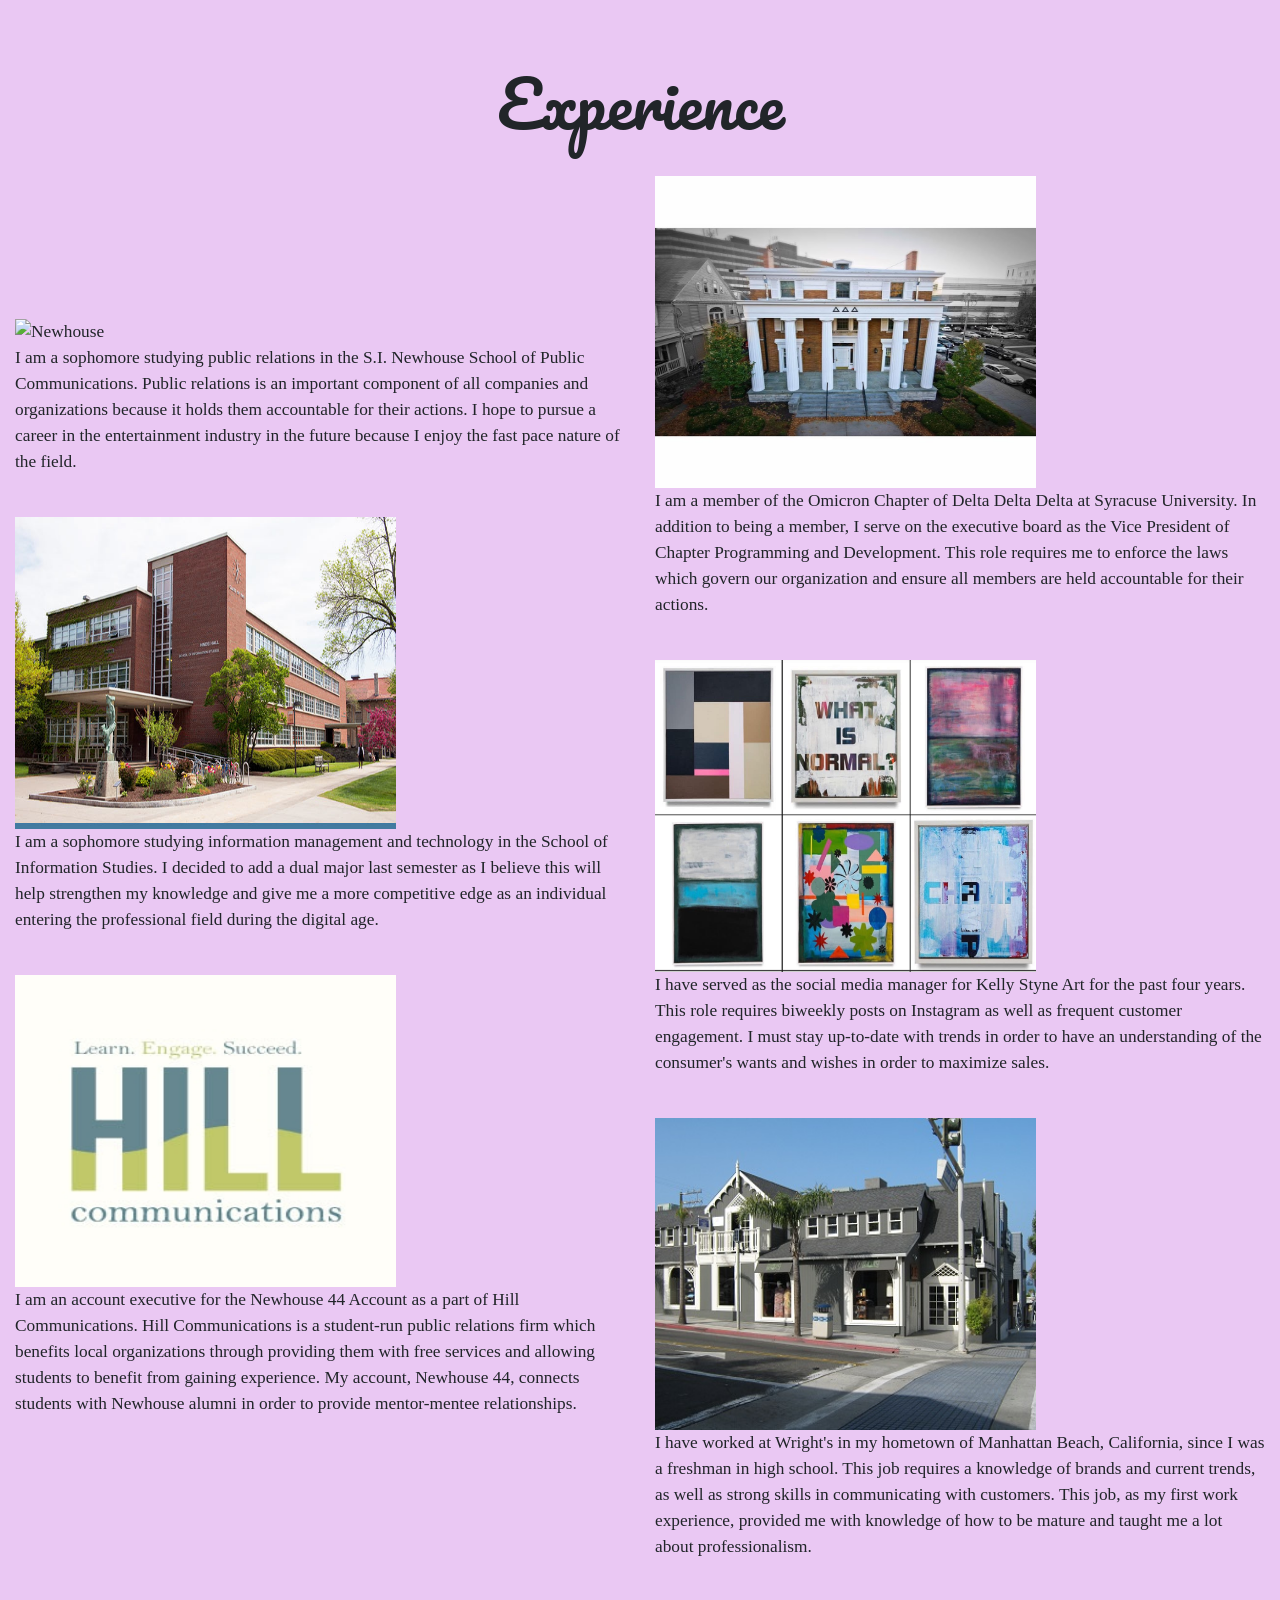
==== ist263project/blcohn-experience.html @ 722af25d "Add files via upload" ====
<!DOCTYPE html>
<html lang="en">
<head>
    <title>Bari Cohn</title>
    <link rel="stylesheet" type="text/css" href="style.css">
    <meta name="viewport" content="width=device-width, initial-scale=1">
    <link rel="stylesheet" 
    href="https://maxcdn.bootstrapcdn.com/bootstrap/4.1.3/css/bootstrap.min.css">
    <script src="https://ajax.googleapis.com/ajax/libs/jquery/3.3.1/jquery.min.js"></script>
    <script src="https://cdnjs.cloudflare.com/ajax/libs/popper.js/1.14.3/umd/popper.min.js"></script>
    <script src="https://maxcdn.bootstrapcdn.com/bootstrap/4.1.3/js/bootstrap.min.js"></script>
    <link href="https://fonts.googleapis.com/css?family=Pacifico" rel="stylesheet">
</head>
<body>
    <div class="container-fluid" style="background-color: rgb(234, 200, 243);">
    <h2 style="font-size: 48pt; font-family: Pacifico; text-align: center;">Experience</h2>
    <br>
    <div class="row">
    <div class="col" style="background-color:rgb(234, 200, 243)">
    <img src="newhouse.jpeg" alt="Newhouse">
    <p>I am a sophomore studying public relations in the S.I. Newhouse School of Public Communications. Public relations is an important component of all companies and organizations because it holds them accountable for their actions. I hope to pursue a career in the entertainment industry in the future because I enjoy the fast pace nature of the field.</p>
    <br>
    <img src="ischool.jpg" alt="iSchool">
    <p>I am a sophomore studying information management and technology in the School of Information Studies. I decided to add a dual major last semester as I believe this will help strengthen my knowledge and give me a more competitive edge as an individual entering the professional field during the digital age.</p>
    <br>
    <img src="hillcomm.jpg" alt="Hill Communications">
    <p>I am an account executive for the Newhouse 44 Account as a part of Hill Communications. Hill Communications is a student-run public relations firm which benefits local organizations through providing them with free services and allowing students to benefit from gaining experience. My account, Newhouse 44, connects students with Newhouse alumni in order to provide mentor-mentee relationships.</p>
    </div>
    <div class="col" style="background-color:rgb(234, 200, 243);">
    <img src="tridelta.jpg" alt="Delta Delta Delta">
    <p>I am a member of the Omicron Chapter of Delta Delta Delta at Syracuse University. In addition to being a member, I serve on the executive board as the Vice President of Chapter Programming and Development. This role requires me to enforce the laws which govern our organization and ensure all members are held accountable for their actions.</p>
    <br>
    <img src="kellystyneart.jpg" alt="Kelly Styne">
    <p>I have served as the social media manager for Kelly Styne Art for the past four years. This role requires biweekly posts on Instagram as well as frequent customer engagement. I must stay up-to-date with trends in order to have an understanding of the consumer's wants and wishes in order to maximize sales.</p>
    <br>
    <img src="wrights.jpeg" alt="Wright's">
    <p>I have worked at Wright's in my hometown of Manhattan Beach, California, since I was a freshman in high school. This job requires a knowledge of brands and current trends, as well as strong skills in communicating with customers. This job, as my first work experience, provided me with knowledge of how to be mature and taught me a lot about professionalism.</p> </div>
    </div>
      
</div>

</body>
</html>
---- ist263project/style.css ----
body {
	margin: 0px; 
	padding: 0px; 
	background-color: #ededed; font-family: Raleway, sans-serif;}
.inner {width: 1040px; margin: auto;}
.row {display: flex;
	align-items: center;}
.between {justify-content: space-between;}

.page-container {
	max-width: 100%;
	height: auto;
}
.container-fluid {
font-family: 'Times New Roman', Times, serif;
font-size: 13pt;
padding: 65px;
}

ul {
	list-style-type: none;
	margin: 0;
	padding: 0;
	overflow: hidden;
	background-color:rgb(234, 200, 243);
  }
  
  li {
	float: left;
	border-right: 2px solid rgb(0, 0, 0);
  }
  
  li a {
	display: block;
	color: white;
	text-align: center;
	padding: 14px 16px;
	text-decoration: none;
  }
  
  /* Change the link color to #111 (black) on hover */
  li a:hover {
	background-color: rgb(217, 134, 240)
  }
  
  li:last-child {
	border-right: none;
  }
.row-fluid{text-align:center;}
.img-responsive{margin:0 auto}

img {
	height: 18em;
	width: 22em;
}
nav 
{background-color: rgb(234, 200, 243); 
	width: 100%; 
	height: 80px; 
	box-shadow: 0px 4px 4px #ccc; 
	color: rgb(0, 0, 0); 
	position: fixed; 
	z-index: 100; 
	display: flex; 
	align-items: center;}

.logo {color: black; font-size: 40px;}
.logo2 {font-family: Pacifico;}
.menu {display: flex; list-style: none;}
a.menu-item {color: black; text-transform: uppercase; font-size: 22px; 
	padding: 0px 10px; 
	text-decoration: none; 
	color: rgb(0, 0, 0);}
.menu-item:hover {color: black;}

.header{
	padding-top: 128px;
	position: relative;
	padding-bottom: 50px;
}
.headtop{
	background-color: rgba(255,255,255,.9);
	position: absolute;
	top: 220px;
	right: 20px;
	width: 275px;
	font-family: Raleway;
	color:  rgb(220, 188, 229);
	font-size: 30px;
}

.aboutme{
	background-color: rgb(234, 200, 243);
	display: flex;
	padding-top: 55px;
	padding-bottom: 55px;
	padding-left: 15px;
	padding-right: 20px;
}
.info{
	color: black;
	font-size: 18pt;
	line-height: 28px;
}

.map {
	padding: 1em;
	background-color: #ffffff;
	text-align: center;
	font-family: Pacifico;
	font-size: 36px;
}

.experience{
	background-color: rgb(234, 200, 243);
	align-content: center;
	font-family: Raleway, sans-serif; 
	font-size: 18px; 
	
}

.head{
	border-bottom: dotted;
	color: rgb(0, 0, 0);
	font-family: Pacifico;
	font-size: 53px;
}

.writing{
	background-color: rgb(255, 255, 255);
	padding-top: 100px;
	padding-bottom: 75px;
}

.combo{
	width: 380px;
	margin:auto;
}
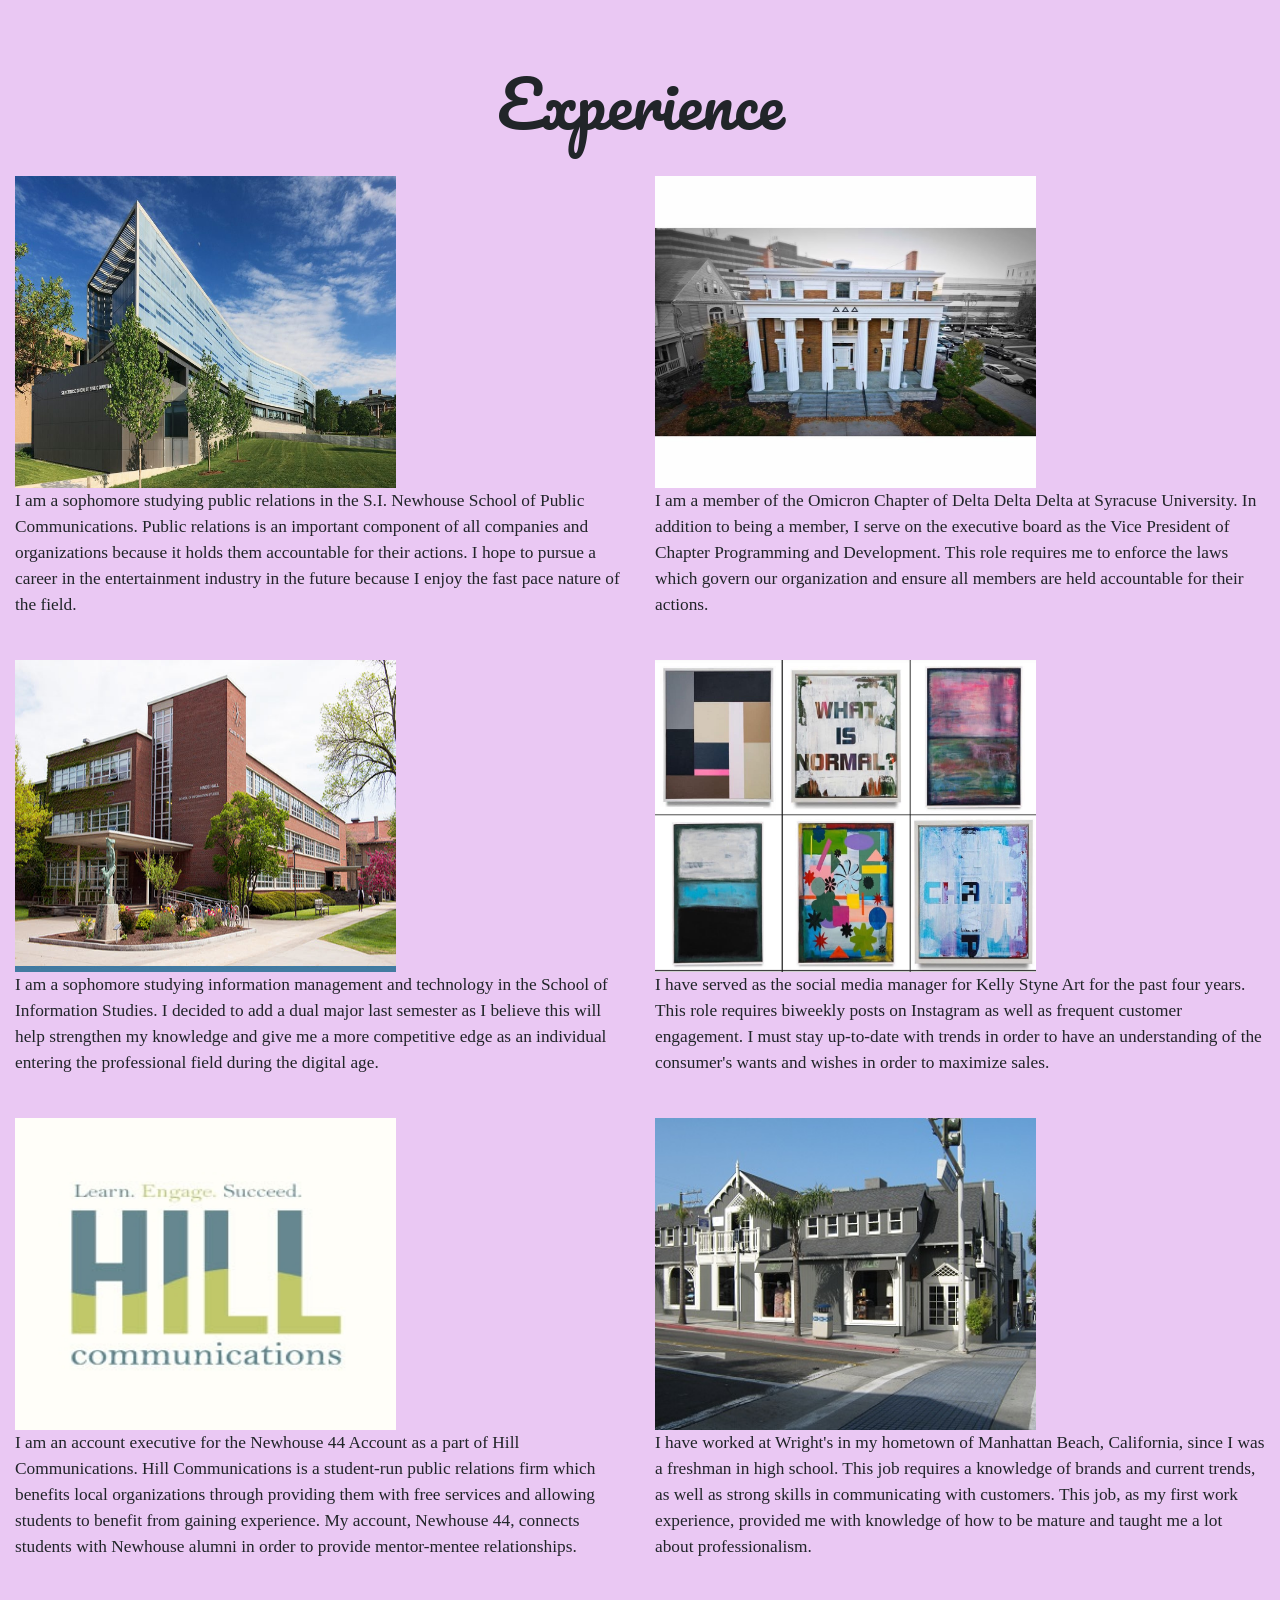
==== commit 9ae63bb6: "Add files via upload" ====
--- a/ist263project/blcohn-experience.html
+++ b/ist263project/blcohn-experience.html
@@ -17,7 +17,7 @@
     <br>
     <div class="row">
     <div class="col" style="background-color:rgb(234, 200, 243)">
-    <img src="newhouse.jpeg" alt="Newhouse">
+    <img src="newhouse.jpg" alt="Newhouse">
     <p>I am a sophomore studying public relations in the S.I. Newhouse School of Public Communications. Public relations is an important component of all companies and organizations because it holds them accountable for their actions. I hope to pursue a career in the entertainment industry in the future because I enjoy the fast pace nature of the field.</p>
     <br>
     <img src="ischool.jpg" alt="iSchool">
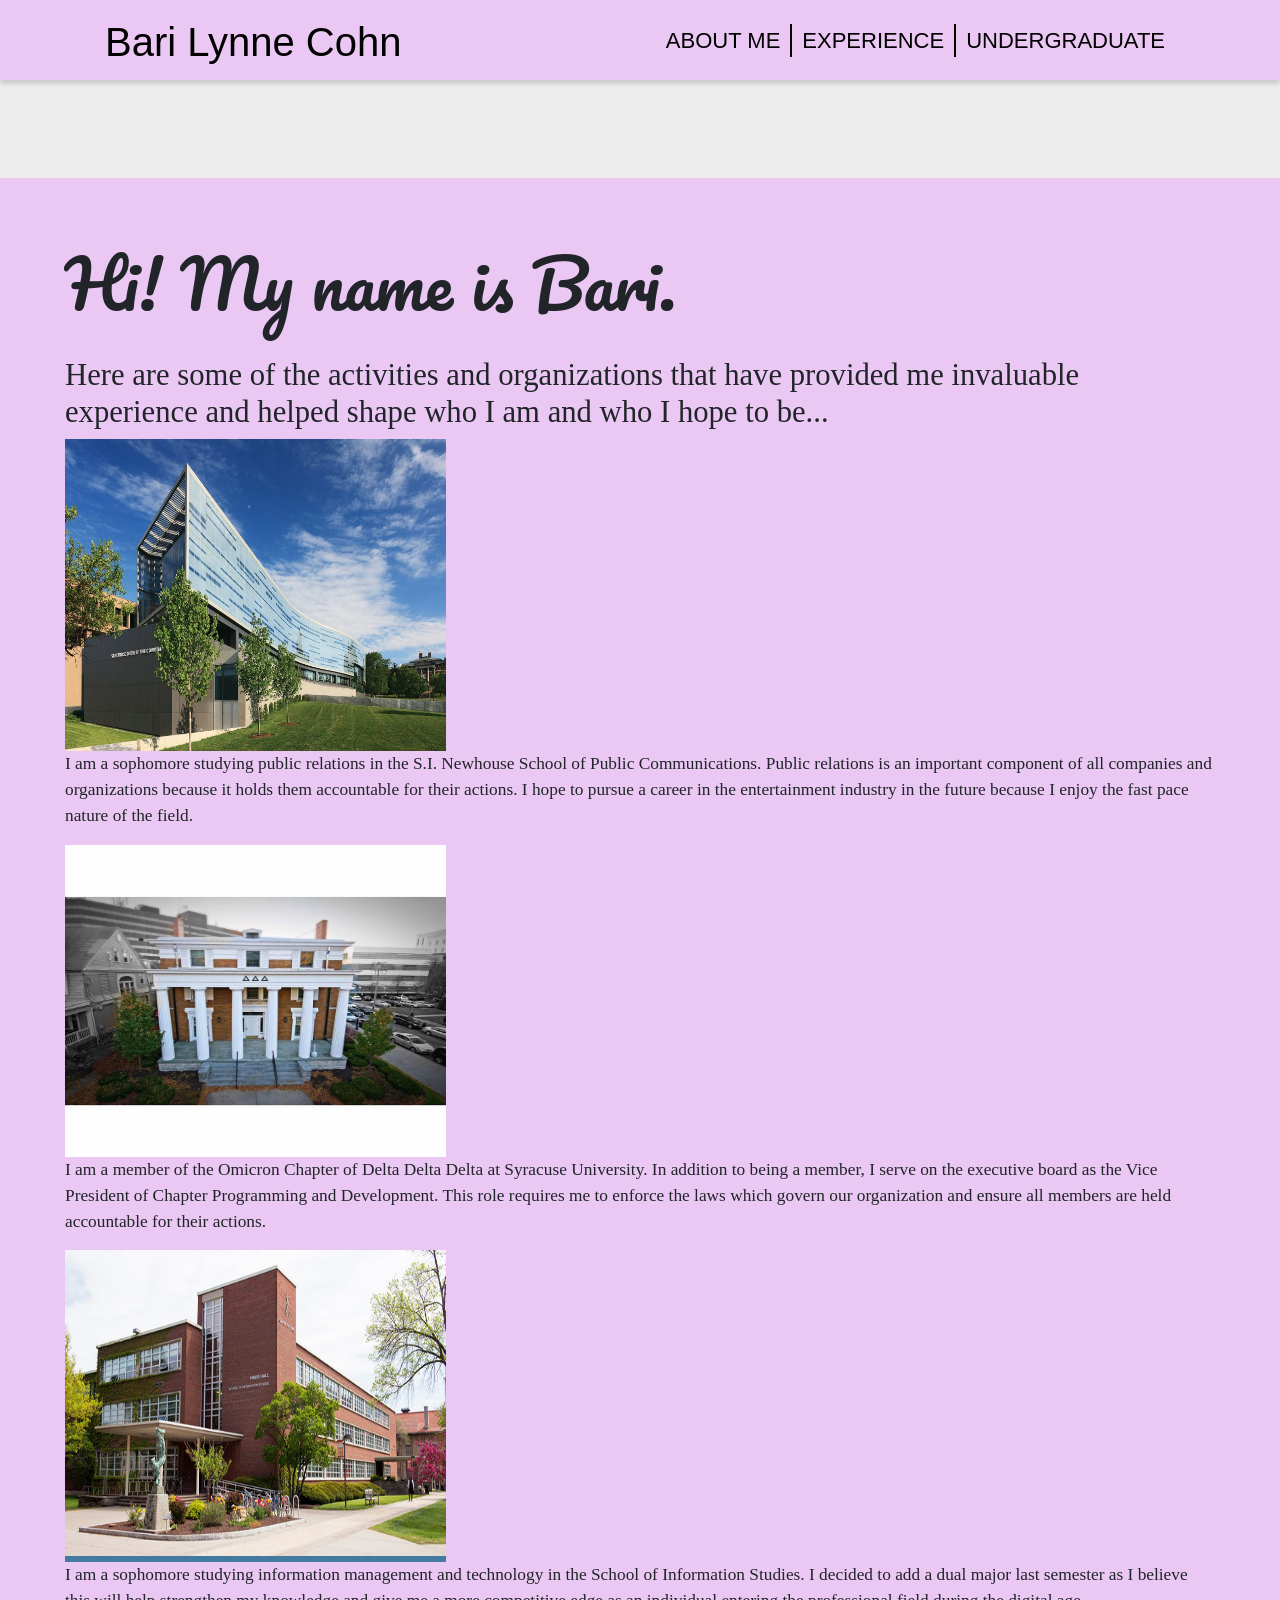
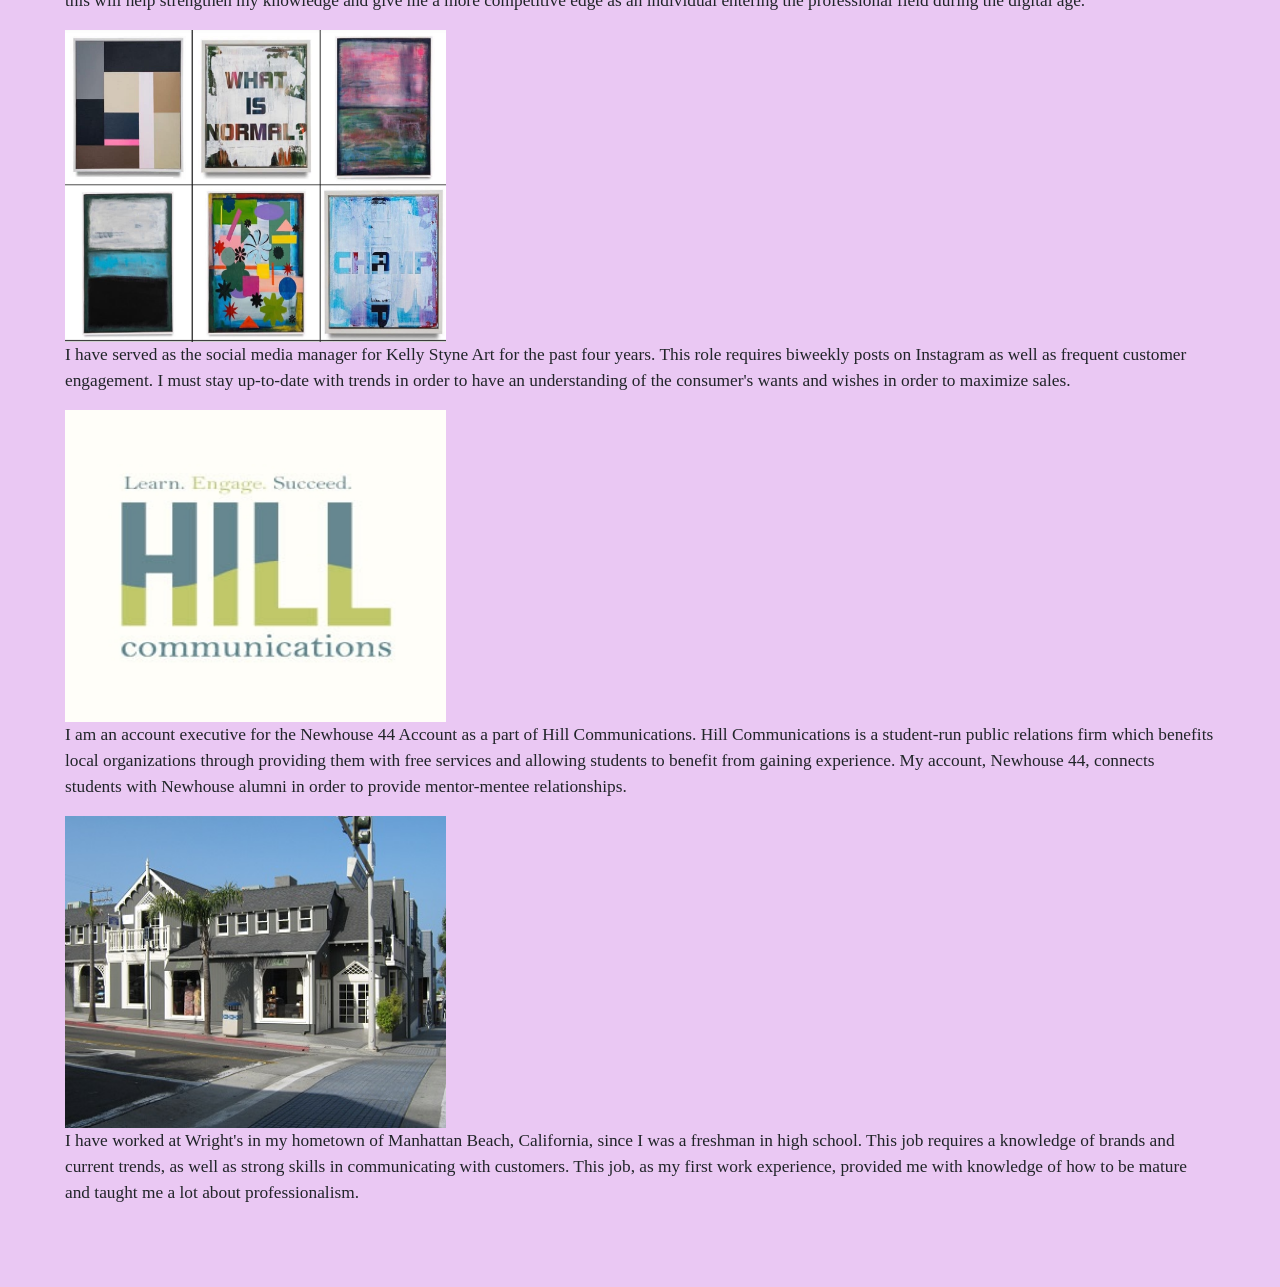
==== commit 60b14cdc: "Add files via upload" ====
--- a/ist263project/blcohn-experience.html
+++ b/ist263project/blcohn-experience.html
@@ -2,42 +2,68 @@
 <html lang="en">
 <head>
     <title>Bari Cohn</title>
+    <link rel="stylesheet" href="https://stackpath.bootstrapcdn.com/bootstrap/4.1.3/css/bootstrap.min.css" integrity="sha384-MCw98/SFnGE8fJT3GXwEOngsV7Zt27NXFoaoApmYm81iuXoPkFOJwJ8ERdknLPMO" crossorigin="anonymous">
+    <link href="https://fonts.googleapis.com/css?family=Pacifico" rel="stylesheet">
     <link rel="stylesheet" type="text/css" href="style.css">
-    <meta name="viewport" content="width=device-width, initial-scale=1">
-    <link rel="stylesheet" 
-    href="https://maxcdn.bootstrapcdn.com/bootstrap/4.1.3/css/bootstrap.min.css">
-    <script src="https://ajax.googleapis.com/ajax/libs/jquery/3.3.1/jquery.min.js"></script>
-    <script src="https://cdnjs.cloudflare.com/ajax/libs/popper.js/1.14.3/umd/popper.min.js"></script>
-    <script src="https://maxcdn.bootstrapcdn.com/bootstrap/4.1.3/js/bootstrap.min.js"></script>
-    <link href="https://fonts.googleapis.com/css?family=Pacifico" rel="stylesheet">
 </head>
 <body>
+    <nav>
+		<div class="inner">
+			<div class="row between">
+				<div class="logo"><span class="logo2"></span> Bari Lynne Cohn</div>
+				<ul class="menu">
+					<li style="border-right: 2px solid rgb(0, 0, 0);"><a href="blcohn-aboutme.html" class="menu-item">About Me</a></li>
+					<li style="border-right: 2px solid rgb(0, 0, 0);
+                    "><a href="blcohn-experience.html" class="menu-item">Experience</a></li>
+					<li><a href="blcohn-undergraduate.html" class="menu-item">Undergraduate</a></li>
+				</ul>
+			</div>
+		</div>
+    </nav>
+    <div class="lower">
+		<div class="inner">
+				<div class="header">
+				</div>
+		</div>
+	</div>
     <div class="container-fluid" style="background-color: rgb(234, 200, 243);">
-    <h2 style="font-size: 48pt; font-family: Pacifico; text-align: center;">Experience</h2>
+    <h2 style="font-size: 50pt; font-family: Pacifico; text-align: left;">Hi! My name is Bari.</h2>
     <br>
-    <div class="row">
-    <div class="col" style="background-color:rgb(234, 200, 243)">
-    <img src="newhouse.jpg" alt="Newhouse">
-    <p>I am a sophomore studying public relations in the S.I. Newhouse School of Public Communications. Public relations is an important component of all companies and organizations because it holds them accountable for their actions. I hope to pursue a career in the entertainment industry in the future because I enjoy the fast pace nature of the field.</p>
-    <br>
-    <img src="ischool.jpg" alt="iSchool">
-    <p>I am a sophomore studying information management and technology in the School of Information Studies. I decided to add a dual major last semester as I believe this will help strengthen my knowledge and give me a more competitive edge as an individual entering the professional field during the digital age.</p>
-    <br>
-    <img src="hillcomm.jpg" alt="Hill Communications">
-    <p>I am an account executive for the Newhouse 44 Account as a part of Hill Communications. Hill Communications is a student-run public relations firm which benefits local organizations through providing them with free services and allowing students to benefit from gaining experience. My account, Newhouse 44, connects students with Newhouse alumni in order to provide mentor-mentee relationships.</p>
+    <h3 style="font-size: 23pt;">Here are some of the activities and organizations that have provided me invaluable experience and helped shape who I am and who I hope to be... </h3>
+    <div class="flex-container">
+        <div class="flex-item">
+            <img src="newhouse.jpg" alt="Newhouse">
+            <p>I am a sophomore studying public relations in the S.I. Newhouse School of Public Communications. Public relations is an important component of all companies and organizations because it holds them accountable for their actions. I hope to pursue a career in the entertainment industry in the future because I enjoy the fast pace nature of the field.</p>
+        </div>
+        <div class="flex-item">
+            <img src="tridelta.jpg" alt="Delta Delta Delta">
+            <p>I am a member of the Omicron Chapter of Delta Delta Delta at Syracuse University. In addition to being a member, I serve on the executive board as the Vice President of Chapter Programming and Development. This role requires me to enforce the laws which govern our organization and ensure all members are held accountable for their actions.</p>
+        </div>
     </div>
-    <div class="col" style="background-color:rgb(234, 200, 243);">
-    <img src="tridelta.jpg" alt="Delta Delta Delta">
-    <p>I am a member of the Omicron Chapter of Delta Delta Delta at Syracuse University. In addition to being a member, I serve on the executive board as the Vice President of Chapter Programming and Development. This role requires me to enforce the laws which govern our organization and ensure all members are held accountable for their actions.</p>
-    <br>
-    <img src="kellystyneart.jpg" alt="Kelly Styne">
-    <p>I have served as the social media manager for Kelly Styne Art for the past four years. This role requires biweekly posts on Instagram as well as frequent customer engagement. I must stay up-to-date with trends in order to have an understanding of the consumer's wants and wishes in order to maximize sales.</p>
-    <br>
-    <img src="wrights.jpeg" alt="Wright's">
-    <p>I have worked at Wright's in my hometown of Manhattan Beach, California, since I was a freshman in high school. This job requires a knowledge of brands and current trends, as well as strong skills in communicating with customers. This job, as my first work experience, provided me with knowledge of how to be mature and taught me a lot about professionalism.</p> </div>
+    <div class="flex-container">
+        <div class="flex-item">
+            <img src="ischool.jpg" alt="iSchool">
+            <p>I am a sophomore studying information management and technology in the School of Information Studies. I decided to add a dual major last semester as I believe this will help strengthen my knowledge and give me a more competitive edge as an individual entering the professional field during the digital age.</p>
+        </div>
+        <div class="flex-item">
+            <img src="kellystyneart.jpg" alt="Kelly Styne">
+            <p>I have served as the social media manager for Kelly Styne Art for the past four years. This role requires biweekly posts on Instagram as well as frequent customer engagement. I must stay up-to-date with trends in order to have an understanding of the consumer's wants and wishes in order to maximize sales.</p>
+        </div>
     </div>
-      
-</div>
+    <div class="flex-container">
+        <div class="flex-item">
+            <img src="hillcomm.jpg" alt="Hill Communications">
+            <p>I am an account executive for the Newhouse 44 Account as a part of Hill Communications. Hill Communications is a student-run public relations firm which benefits local organizations through providing them with free services and allowing students to benefit from gaining experience. My account, Newhouse 44, connects students with Newhouse alumni in order to provide mentor-mentee relationships.</p>
+        </div>
+        <div class="flex-item">
+            <img src="wrights.jpeg" alt="Wright's">
+            <p>I have worked at Wright's in my hometown of Manhattan Beach, California, since I was a freshman in high school. This job requires a knowledge of brands and current trends, as well as strong skills in communicating with customers. This job, as my first work experience, provided me with knowledge of how to be mature and taught me a lot about professionalism.</p> </div>
+            </div>        
+        </div>
+    </div>
 
+<script src="https://code.jquery.com/jquery-3.3.1.slim.min.js" integrity="sha384-q8i/X+965DzO0rT7abK41JStQIAqVgRVzpbzo5smXKp4YfRvH+8abtTE1Pi6jizo" crossorigin="anonymous"></script>
+<script src="https://cdnjs.cloudflare.com/ajax/libs/popper.js/1.14.3/umd/popper.min.js" integrity="sha384-ZMP7rVo3mIykV+2+9J3UJ46jBk0WLaUAdn689aCwoqbBJiSnjAK/l8WvCWPIPm49" crossorigin="anonymous"></script>
+<script src="https://stackpath.bootstrapcdn.com/bootstrap/4.1.3/js/bootstrap.min.js" integrity="sha384-ChfqqxuZUCnJSK3+MXmPNIyE6ZbWh2IMqE241rYiqJxyMiZ6OW/JmZQ5stwEULTy" crossorigin="anonymous"></script>
 </body>
 </html>
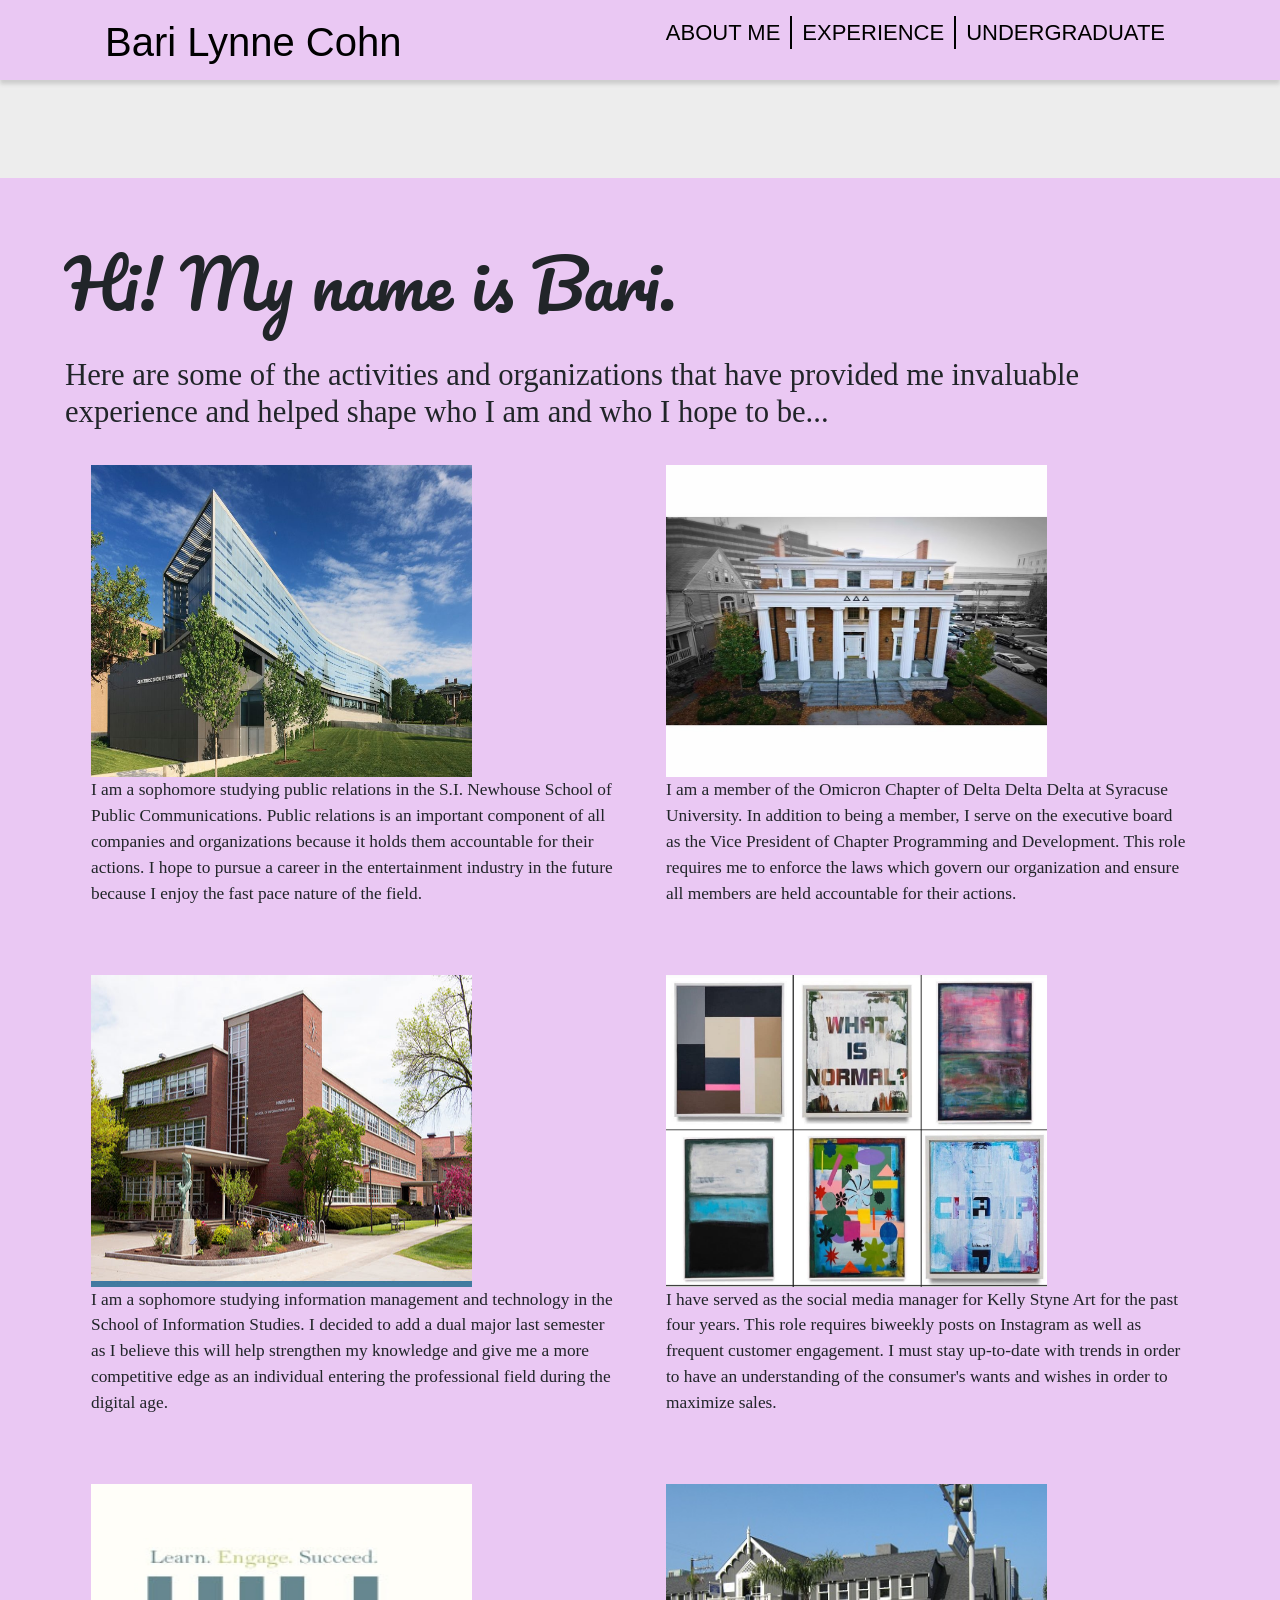
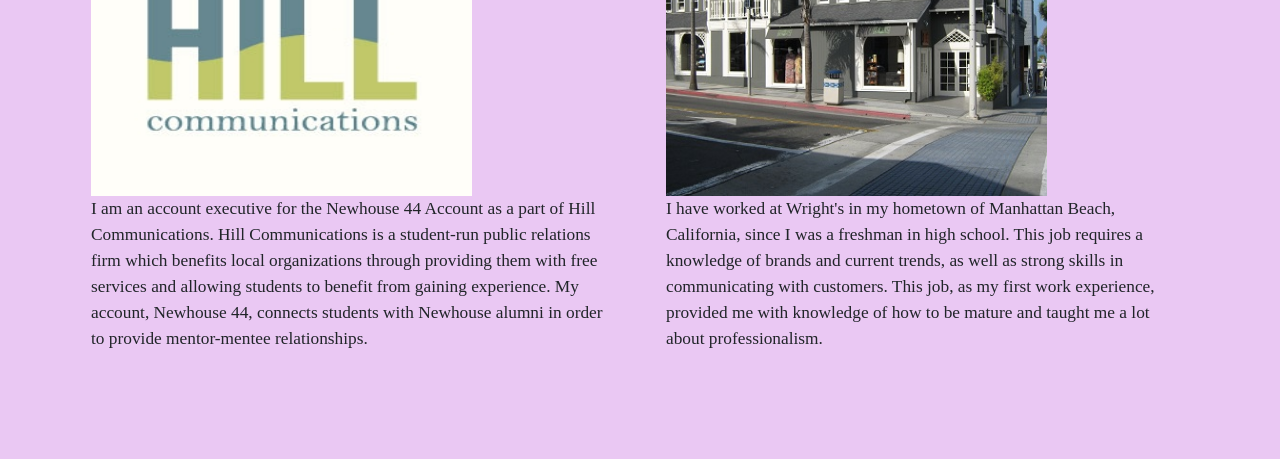
==== commit e74f20e6: "Update blcohn-experience.html" ====
--- a/ist263project/blcohn-experience.html
+++ b/ist263project/blcohn-experience.html
@@ -60,10 +60,8 @@
             <p>I have worked at Wright's in my hometown of Manhattan Beach, California, since I was a freshman in high school. This job requires a knowledge of brands and current trends, as well as strong skills in communicating with customers. This job, as my first work experience, provided me with knowledge of how to be mature and taught me a lot about professionalism.</p> </div>
             </div>        
         </div>
-    </div>
-
 <script src="https://code.jquery.com/jquery-3.3.1.slim.min.js" integrity="sha384-q8i/X+965DzO0rT7abK41JStQIAqVgRVzpbzo5smXKp4YfRvH+8abtTE1Pi6jizo" crossorigin="anonymous"></script>
 <script src="https://cdnjs.cloudflare.com/ajax/libs/popper.js/1.14.3/umd/popper.min.js" integrity="sha384-ZMP7rVo3mIykV+2+9J3UJ46jBk0WLaUAdn689aCwoqbBJiSnjAK/l8WvCWPIPm49" crossorigin="anonymous"></script>
 <script src="https://stackpath.bootstrapcdn.com/bootstrap/4.1.3/js/bootstrap.min.js" integrity="sha384-ChfqqxuZUCnJSK3+MXmPNIyE6ZbWh2IMqE241rYiqJxyMiZ6OW/JmZQ5stwEULTy" crossorigin="anonymous"></script>
 </body>
-</html>+</html>
--- a/ist263project/style.css
+++ b/ist263project/style.css
@@ -1,7 +1,8 @@
 body {
 	margin: 0px; 
 	padding: 0px; 
-	background-color: #ededed; font-family: Raleway, sans-serif;}
+	background-color: #ededed; font-family: Raleway, sans-serif;
+}
 .inner {width: 1040px; margin: auto;}
 .row {display: flex;
 	align-items: center;}
@@ -17,17 +18,42 @@
 padding: 65px;
 }
 
-ul {
-	list-style-type: none;
+.btn-sm {
+	font-size: 16px;
+	background-color: rgba(255,255,255,.9);
+}
+
+.ol { margin-bottom: 10em;}
+
+
+.jumbotron {
+	background: url('syracuseu.jpeg') no-repeat center center fixed;
+	-webkit-background-size: cover;
+	-moz-background-size: cover;
+	background-size: cover;
+	-o-background-size: cover;
+	min-height: 700px;        
+}
+
+.flex-container {
+	display: flex;
+	flex-direction: row;
+  }
+
+.flex-item {
+	width: 95em; margin: 1.5em; 
+	text-align: left;
+}
+
+.ul {
+	list-style-type: circle;
 	margin: 0;
 	padding: 0;
 	overflow: hidden;
-	background-color:rgb(234, 200, 243);
   }
   
   li {
 	float: left;
-	border-right: 2px solid rgb(0, 0, 0);
   }
   
   li a {
